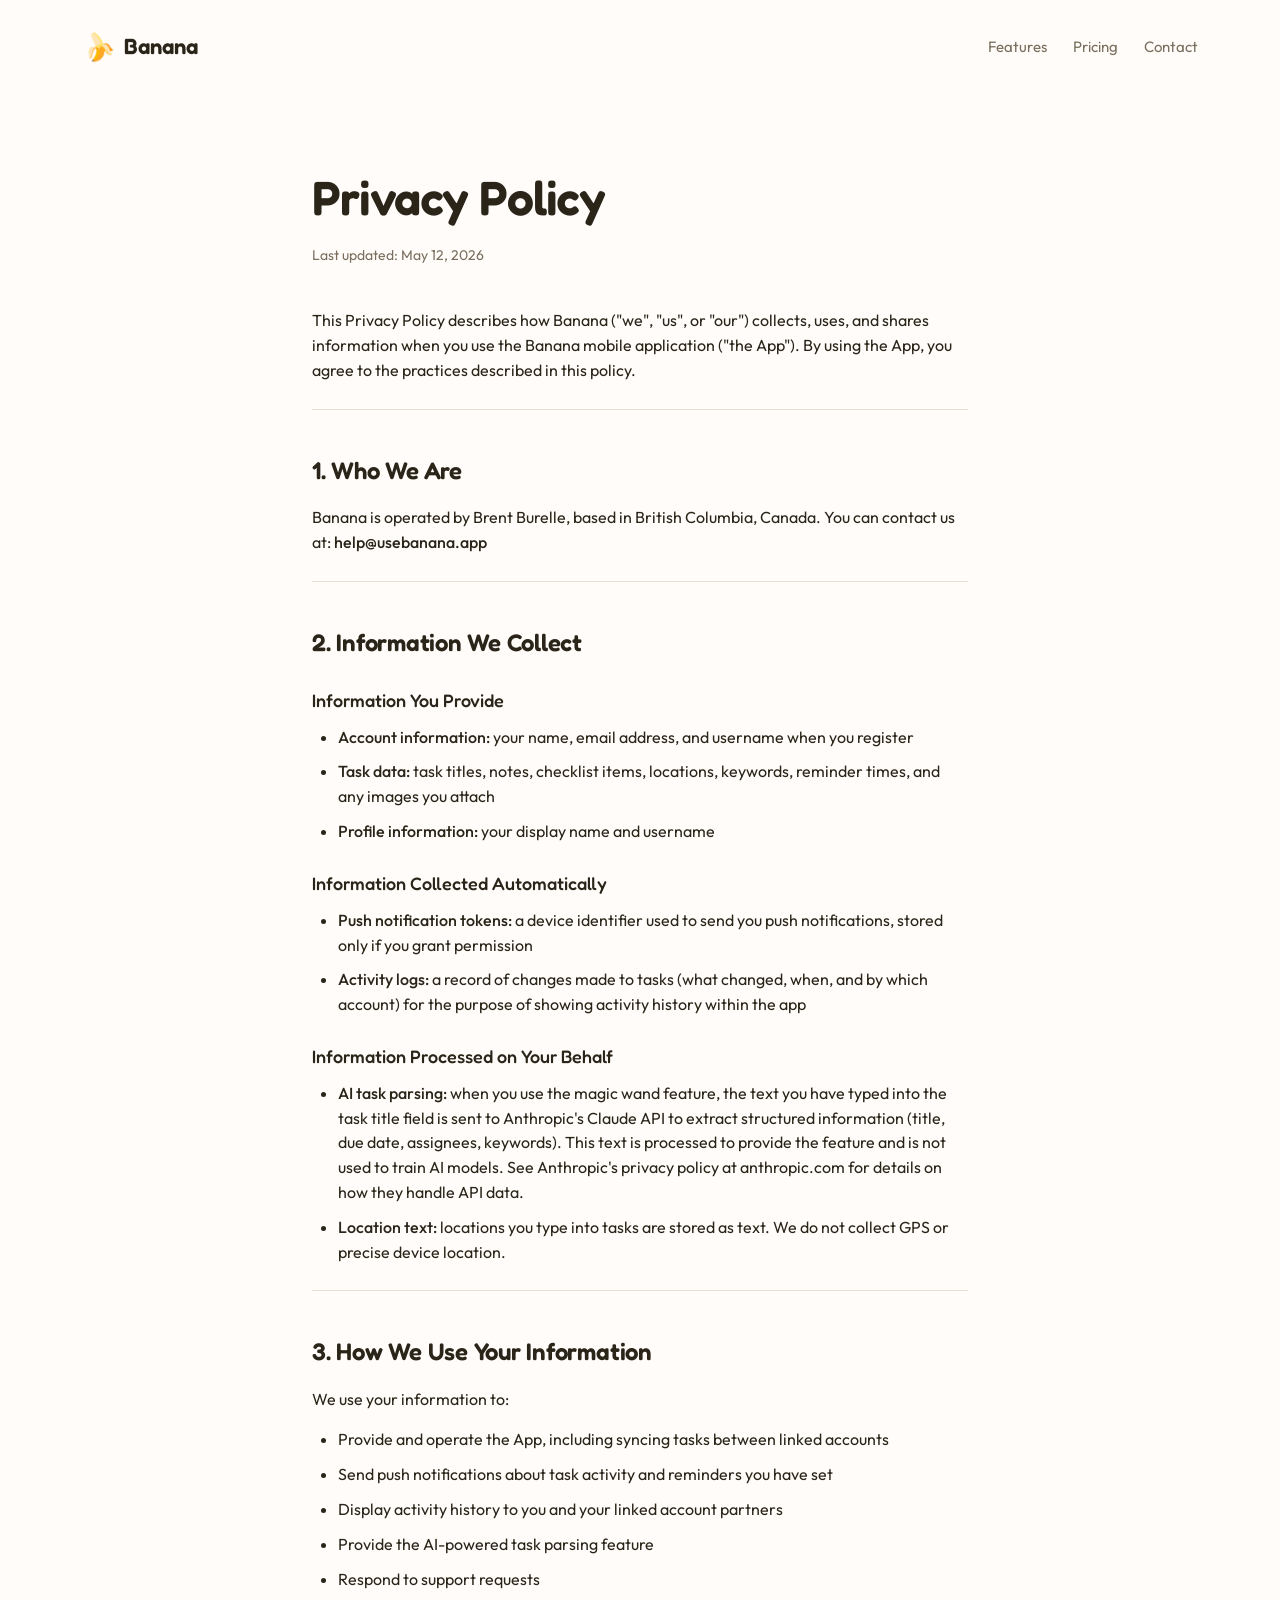
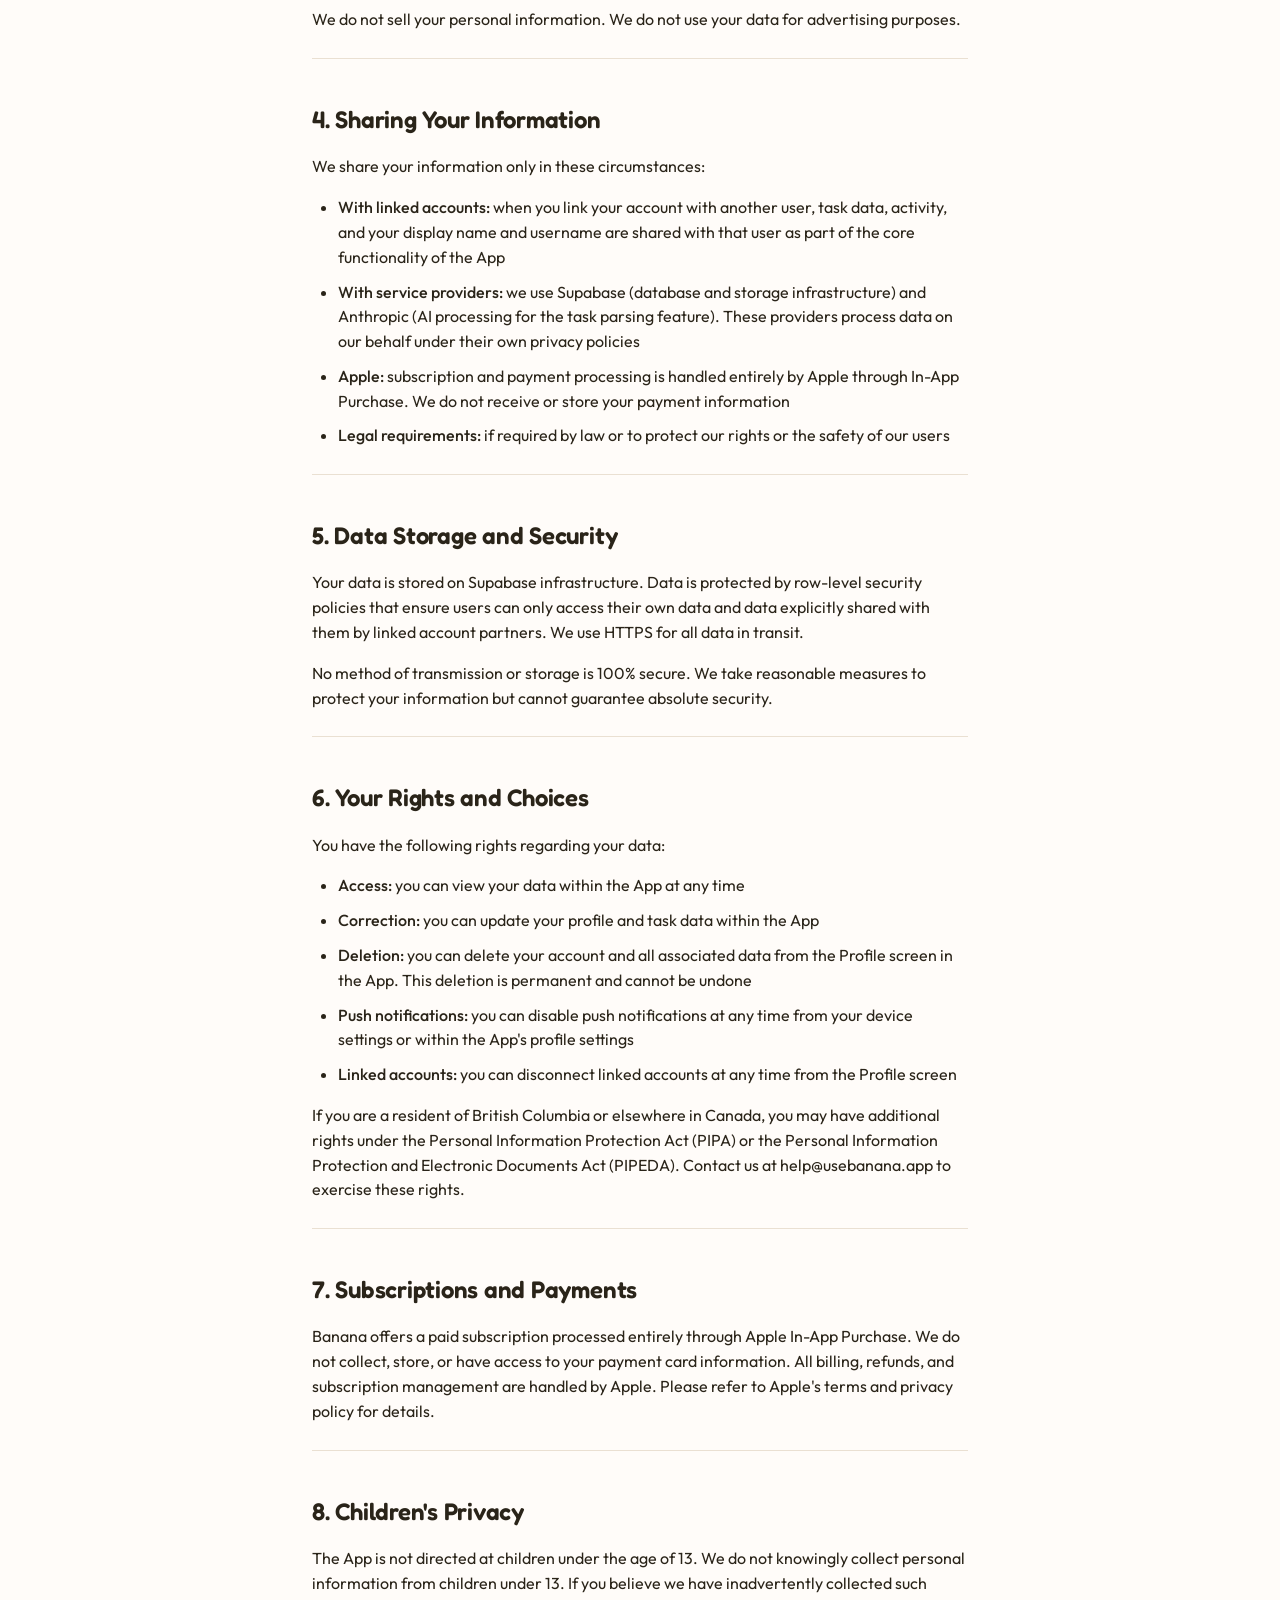
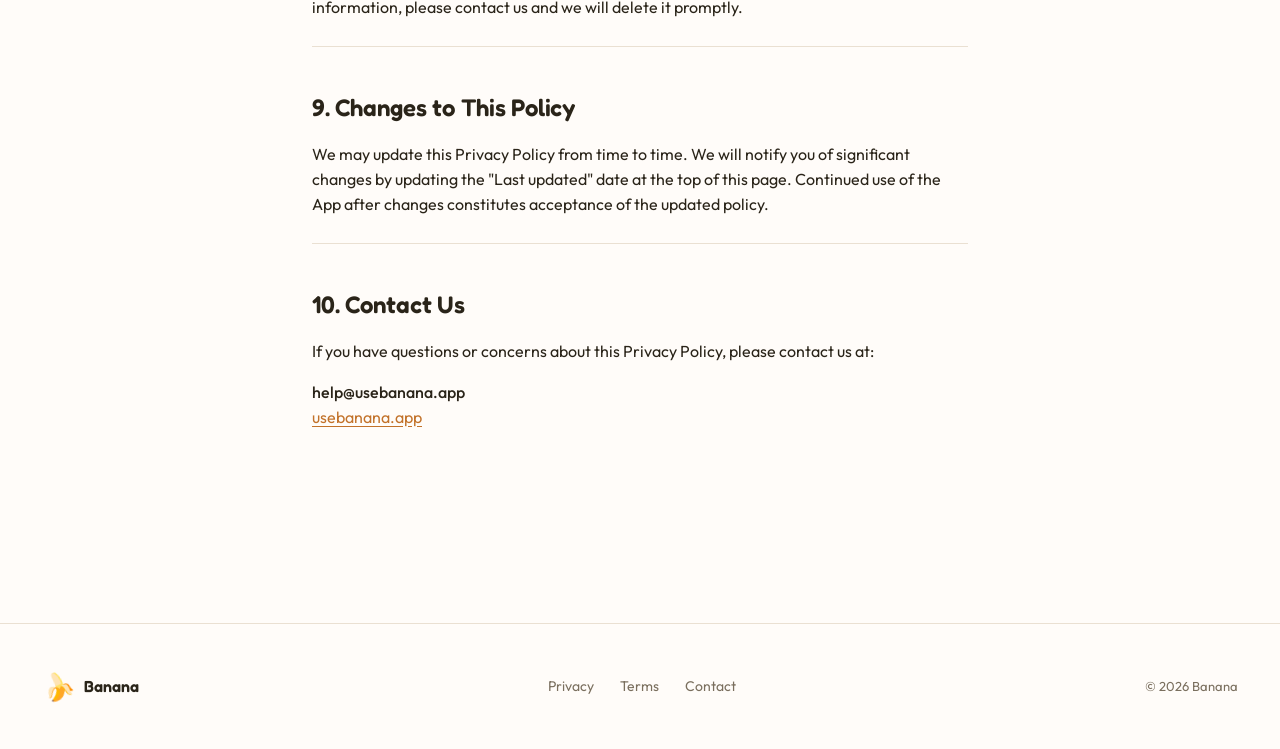
==== privacy.html @ f7786eab "Add files via upload Initial site" ====
<!DOCTYPE html>
<html lang="en">
<head>
  <meta charset="UTF-8" />
  <meta name="viewport" content="width=device-width, initial-scale=1.0" />
  <title>Privacy Policy — Banana</title>
  <meta name="description" content="Banana's privacy policy: what we collect, how we use it, and your rights." />
  <link rel="icon" href="data:image/svg+xml,%3Csvg xmlns='http://www.w3.org/2000/svg' viewBox='0 0 100 100'%3E%3Ctext y='.9em' font-size='90'%3E🍌%3C/text%3E%3C/svg%3E" />
  <link rel="preconnect" href="https://fonts.googleapis.com" />
  <link rel="preconnect" href="https://fonts.gstatic.com" crossorigin />
  <link href="https://fonts.googleapis.com/css2?family=Fredoka:wght@500;600;700&family=Outfit:wght@300;400;500;600&display=swap" rel="stylesheet" />
  <link rel="stylesheet" href="styles.css" />
</head>
<body>
  <header class="site-header">
    <a class="logo" href="/">
      <span class="logo-mark" aria-hidden="true">🍌</span>
      <span class="logo-text">Banana</span>
    </a>
    <nav class="site-nav">
      <a href="/#features">Features</a>
      <a href="/#pricing">Pricing</a>
      <a href="mailto:help@usebanana.app">Contact</a>
    </nav>
  </header>

  <main class="legal-page">
    <h1>Privacy Policy</h1>
    <div class="legal-meta">Last updated: May 12, 2026</div>

    <p>This Privacy Policy describes how Banana ("we", "us", or "our") collects, uses, and shares information when you use the Banana mobile application ("the App"). By using the App, you agree to the practices described in this policy.</p>

    <hr />

    <h2>1. Who We Are</h2>
    <p>Banana is operated by Brent Burelle, based in British Columbia, Canada. You can contact us at: <strong>help@usebanana.app</strong></p>

    <hr />

    <h2>2. Information We Collect</h2>

    <h3>Information You Provide</h3>
    <ul>
      <li><strong>Account information:</strong> your name, email address, and username when you register</li>
      <li><strong>Task data:</strong> task titles, notes, checklist items, locations, keywords, reminder times, and any images you attach</li>
      <li><strong>Profile information:</strong> your display name and username</li>
    </ul>

    <h3>Information Collected Automatically</h3>
    <ul>
      <li><strong>Push notification tokens:</strong> a device identifier used to send you push notifications, stored only if you grant permission</li>
      <li><strong>Activity logs:</strong> a record of changes made to tasks (what changed, when, and by which account) for the purpose of showing activity history within the app</li>
    </ul>

    <h3>Information Processed on Your Behalf</h3>
    <ul>
      <li><strong>AI task parsing:</strong> when you use the magic wand feature, the text you have typed into the task title field is sent to Anthropic's Claude API to extract structured information (title, due date, assignees, keywords). This text is processed to provide the feature and is not used to train AI models. See Anthropic's privacy policy at anthropic.com for details on how they handle API data.</li>
      <li><strong>Location text:</strong> locations you type into tasks are stored as text. We do not collect GPS or precise device location.</li>
    </ul>

    <hr />

    <h2>3. How We Use Your Information</h2>
    <p>We use your information to:</p>
    <ul>
      <li>Provide and operate the App, including syncing tasks between linked accounts</li>
      <li>Send push notifications about task activity and reminders you have set</li>
      <li>Display activity history to you and your linked account partners</li>
      <li>Provide the AI-powered task parsing feature</li>
      <li>Respond to support requests</li>
    </ul>
    <p>We do not sell your personal information. We do not use your data for advertising purposes.</p>

    <hr />

    <h2>4. Sharing Your Information</h2>
    <p>We share your information only in these circumstances:</p>
    <ul>
      <li><strong>With linked accounts:</strong> when you link your account with another user, task data, activity, and your display name and username are shared with that user as part of the core functionality of the App</li>
      <li><strong>With service providers:</strong> we use Supabase (database and storage infrastructure) and Anthropic (AI processing for the task parsing feature). These providers process data on our behalf under their own privacy policies</li>
      <li><strong>Apple:</strong> subscription and payment processing is handled entirely by Apple through In-App Purchase. We do not receive or store your payment information</li>
      <li><strong>Legal requirements:</strong> if required by law or to protect our rights or the safety of our users</li>
    </ul>

    <hr />

    <h2>5. Data Storage and Security</h2>
    <p>Your data is stored on Supabase infrastructure. Data is protected by row-level security policies that ensure users can only access their own data and data explicitly shared with them by linked account partners. We use HTTPS for all data in transit.</p>
    <p>No method of transmission or storage is 100% secure. We take reasonable measures to protect your information but cannot guarantee absolute security.</p>

    <hr />

    <h2>6. Your Rights and Choices</h2>
    <p>You have the following rights regarding your data:</p>
    <ul>
      <li><strong>Access:</strong> you can view your data within the App at any time</li>
      <li><strong>Correction:</strong> you can update your profile and task data within the App</li>
      <li><strong>Deletion:</strong> you can delete your account and all associated data from the Profile screen in the App. This deletion is permanent and cannot be undone</li>
      <li><strong>Push notifications:</strong> you can disable push notifications at any time from your device settings or within the App's profile settings</li>
      <li><strong>Linked accounts:</strong> you can disconnect linked accounts at any time from the Profile screen</li>
    </ul>
    <p>If you are a resident of British Columbia or elsewhere in Canada, you may have additional rights under the Personal Information Protection Act (PIPA) or the Personal Information Protection and Electronic Documents Act (PIPEDA). Contact us at help@usebanana.app to exercise these rights.</p>

    <hr />

    <h2>7. Subscriptions and Payments</h2>
    <p>Banana offers a paid subscription processed entirely through Apple In-App Purchase. We do not collect, store, or have access to your payment card information. All billing, refunds, and subscription management are handled by Apple. Please refer to Apple's terms and privacy policy for details.</p>

    <hr />

    <h2>8. Children's Privacy</h2>
    <p>The App is not directed at children under the age of 13. We do not knowingly collect personal information from children under 13. If you believe we have inadvertently collected such information, please contact us and we will delete it promptly.</p>

    <hr />

    <h2>9. Changes to This Policy</h2>
    <p>We may update this Privacy Policy from time to time. We will notify you of significant changes by updating the "Last updated" date at the top of this page. Continued use of the App after changes constitutes acceptance of the updated policy.</p>

    <hr />

    <h2>10. Contact Us</h2>
    <p>If you have questions or concerns about this Privacy Policy, please contact us at:</p>
    <p>
      <strong>help@usebanana.app</strong><br />
      <a href="https://usebanana.app">usebanana.app</a>
    </p>
  </main>

  <footer class="site-footer">
    <div class="footer-inner">
      <div class="footer-brand">
        <span class="logo-mark" aria-hidden="true">🍌</span>
        <span>Banana</span>
      </div>
      <nav class="footer-nav">
        <a href="/privacy.html">Privacy</a>
        <a href="/terms.html">Terms</a>
        <a href="mailto:help@usebanana.app">Contact</a>
      </nav>
      <div class="footer-meta">© 2026 Banana</div>
    </div>
  </footer>
</body>
</html>
---- styles.css ----
/* ============================================================
   Banana — usebanana.app
   ============================================================ */

:root {
  /* Brand colors — matched to the app */
  --bg: #FFFCF9;
  --bg-card: #F5EFE9;
  --bg-elevated: #FFFFFF;
  --accent: #F5A623;
  --accent-dark: #C2722A;
  --accent-glow: #FEF3E2;
  --text: #2A2419;
  --text-dim: #7A6F5E;
  --border: #EAE0D2;

  /* Typography */
  --font-display: 'Fredoka', system-ui, -apple-system, sans-serif;
  --font-body: 'Outfit', system-ui, -apple-system, sans-serif;

  /* Spacing — golden ratio aligned with app */
  --sp-1: 6px;
  --sp-2: 10px;
  --sp-3: 16px;
  --sp-4: 26px;
  --sp-5: 42px;
  --sp-6: 68px;
  --sp-7: 110px;

  --radius: 14px;
  --radius-lg: 22px;
  --shadow-soft: 0 1px 2px rgba(42, 36, 25, 0.04), 0 8px 24px rgba(42, 36, 25, 0.06);
  --shadow-card: 0 1px 3px rgba(42, 36, 25, 0.06), 0 12px 40px rgba(42, 36, 25, 0.08);
}

* { box-sizing: border-box; margin: 0; padding: 0; }

html { scroll-behavior: smooth; }

body {
  font-family: var(--font-body);
  color: var(--text);
  background: var(--bg);
  line-height: 1.55;
  -webkit-font-smoothing: antialiased;
  -moz-osx-font-smoothing: grayscale;
}

a { color: inherit; text-decoration: none; }

/* ============================================================
   Header
   ============================================================ */

.site-header {
  display: flex;
  align-items: center;
  justify-content: space-between;
  padding: var(--sp-4) var(--sp-5);
  max-width: 1200px;
  margin: 0 auto;
}

.logo {
  display: inline-flex;
  align-items: center;
  gap: var(--sp-2);
  font-family: var(--font-display);
  font-weight: 600;
  font-size: 22px;
}

.logo-mark {
  font-size: 26px;
  display: inline-block;
  transform: rotate(-15deg);
}

.site-nav {
  display: flex;
  gap: var(--sp-4);
}

.site-nav a {
  font-size: 15px;
  color: var(--text-dim);
  transition: color 0.15s ease;
}

.site-nav a:hover { color: var(--text); }

/* ============================================================
   Hero
   ============================================================ */

.hero {
  position: relative;
  padding: var(--sp-7) var(--sp-5) var(--sp-7);
  max-width: 1200px;
  margin: 0 auto;
  overflow: hidden;
}

.hero-inner {
  position: relative;
  z-index: 2;
  max-width: 720px;
}

.hero-title {
  font-family: var(--font-display);
  font-weight: 600;
  font-size: clamp(44px, 7vw, 84px);
  line-height: 1.02;
  letter-spacing: -0.02em;
  margin-bottom: var(--sp-4);
}

.hero-accent {
  color: var(--accent-dark);
  font-style: italic;
  font-weight: 500;
}

.hero-sub {
  font-size: clamp(17px, 1.5vw, 20px);
  color: var(--text-dim);
  max-width: 560px;
  margin-bottom: var(--sp-5);
}

.hero-cta {
  display: flex;
  align-items: center;
  gap: var(--sp-4);
  flex-wrap: wrap;
}

.hero-note {
  font-size: 14px;
  color: var(--text-dim);
}

.hero-glow {
  position: absolute;
  top: -200px;
  right: -200px;
  width: 700px;
  height: 700px;
  background: radial-gradient(circle, var(--accent-glow) 0%, transparent 70%);
  z-index: 1;
  pointer-events: none;
}

/* ============================================================
   Buttons
   ============================================================ */

.btn {
  display: inline-flex;
  align-items: center;
  padding: 14px 26px;
  border-radius: 999px;
  font-family: var(--font-body);
  font-weight: 500;
  font-size: 16px;
  transition: transform 0.15s ease, box-shadow 0.15s ease;
  cursor: pointer;
  border: none;
}

.btn-primary {
  background: var(--text);
  color: var(--bg);
  box-shadow: 0 4px 14px rgba(42, 36, 25, 0.15);
}

.btn-primary:hover {
  transform: translateY(-1px);
  box-shadow: 0 6px 20px rgba(42, 36, 25, 0.22);
}

/* ============================================================
   Sections
   ============================================================ */

.section-header {
  text-align: center;
  max-width: 700px;
  margin: 0 auto var(--sp-6);
}

.eyebrow {
  display: inline-block;
  font-size: 13px;
  text-transform: uppercase;
  letter-spacing: 0.12em;
  color: var(--accent-dark);
  font-weight: 500;
  margin-bottom: var(--sp-3);
}

.section-header h2 {
  font-family: var(--font-display);
  font-weight: 600;
  font-size: clamp(32px, 4.5vw, 52px);
  line-height: 1.1;
  letter-spacing: -0.02em;
}

/* Features */

.features {
  padding: var(--sp-7) var(--sp-5);
  max-width: 1200px;
  margin: 0 auto;
}

.feature-grid {
  display: grid;
  grid-template-columns: repeat(auto-fit, minmax(280px, 1fr));
  gap: var(--sp-4);
}

.feature-card {
  background: var(--bg-card);
  padding: var(--sp-5) var(--sp-4);
  border-radius: var(--radius-lg);
  transition: transform 0.2s ease;
}

.feature-card:hover { transform: translateY(-2px); }

.feature-icon {
  font-size: 36px;
  margin-bottom: var(--sp-3);
}

.feature-card h3 {
  font-family: var(--font-display);
  font-weight: 600;
  font-size: 20px;
  margin-bottom: var(--sp-2);
}

.feature-card p {
  color: var(--text-dim);
  font-size: 15px;
}

/* Pricing */

.pricing {
  padding: var(--sp-7) var(--sp-5);
  max-width: 1000px;
  margin: 0 auto;
}

.pricing-grid {
  display: grid;
  grid-template-columns: repeat(auto-fit, minmax(280px, 1fr));
  gap: var(--sp-4);
  max-width: 700px;
  margin: 0 auto;
}

.price-card {
  background: var(--bg-card);
  padding: var(--sp-5);
  border-radius: var(--radius-lg);
  text-align: center;
  position: relative;
}

.price-card-featured {
  background: var(--text);
  color: var(--bg);
}

.price-card-featured h3,
.price-card-featured .price-amount { color: var(--bg); }

.price-card-featured p { color: rgba(255, 252, 249, 0.7); }

.price-badge {
  position: absolute;
  top: -12px;
  left: 50%;
  transform: translateX(-50%);
  background: var(--accent);
  color: var(--text);
  font-size: 12px;
  font-weight: 500;
  padding: 4px 14px;
  border-radius: 999px;
  text-transform: uppercase;
  letter-spacing: 0.08em;
}

.price-card h3 {
  font-family: var(--font-display);
  font-weight: 600;
  font-size: 18px;
  margin-bottom: var(--sp-3);
  text-transform: uppercase;
  letter-spacing: 0.1em;
}

.price-amount {
  font-family: var(--font-display);
  font-weight: 600;
  font-size: 42px;
  margin-bottom: var(--sp-3);
}

.price-period {
  font-size: 18px;
  color: var(--text-dim);
  font-weight: 400;
}

.price-card-featured .price-period { color: rgba(255, 252, 249, 0.6); }

.price-card p {
  color: var(--text-dim);
  font-size: 15px;
}

/* Closing */

.closing {
  padding: var(--sp-7) var(--sp-5);
  text-align: center;
}

.closing-inner h2 {
  font-family: var(--font-display);
  font-weight: 600;
  font-size: clamp(28px, 4vw, 44px);
  line-height: 1.15;
  letter-spacing: -0.02em;
  margin-bottom: var(--sp-3);
}

.closing-inner p {
  color: var(--text-dim);
  font-size: 16px;
}

/* ============================================================
   Footer
   ============================================================ */

.site-footer {
  border-top: 1px solid var(--border);
  padding: var(--sp-5);
  margin-top: var(--sp-6);
}

.footer-inner {
  max-width: 1200px;
  margin: 0 auto;
  display: flex;
  justify-content: space-between;
  align-items: center;
  flex-wrap: wrap;
  gap: var(--sp-3);
}

.footer-brand {
  display: inline-flex;
  align-items: center;
  gap: var(--sp-2);
  font-family: var(--font-display);
  font-weight: 600;
}

.footer-nav {
  display: flex;
  gap: var(--sp-4);
}

.footer-nav a {
  font-size: 14px;
  color: var(--text-dim);
  transition: color 0.15s ease;
}

.footer-nav a:hover { color: var(--text); }

.footer-meta {
  font-size: 13px;
  color: var(--text-dim);
}

/* ============================================================
   Legal pages
   ============================================================ */

.legal-page {
  max-width: 740px;
  margin: 0 auto;
  padding: var(--sp-6) var(--sp-5) var(--sp-7);
}

.legal-page h1 {
  font-family: var(--font-display);
  font-weight: 600;
  font-size: clamp(32px, 5vw, 48px);
  letter-spacing: -0.02em;
  margin-bottom: var(--sp-2);
}

.legal-page .legal-meta {
  color: var(--text-dim);
  font-size: 14px;
  margin-bottom: var(--sp-5);
}

.legal-page h2 {
  font-family: var(--font-display);
  font-weight: 600;
  font-size: 24px;
  margin-top: var(--sp-5);
  margin-bottom: var(--sp-3);
  letter-spacing: -0.01em;
}

.legal-page h3 {
  font-family: var(--font-display);
  font-weight: 500;
  font-size: 18px;
  margin-top: var(--sp-4);
  margin-bottom: var(--sp-2);
}

.legal-page p {
  margin-bottom: var(--sp-3);
  color: var(--text);
}

.legal-page ul {
  margin-bottom: var(--sp-3);
  padding-left: var(--sp-4);
}

.legal-page li {
  margin-bottom: var(--sp-2);
}

.legal-page strong { font-weight: 500; }

.legal-page hr {
  border: none;
  border-top: 1px solid var(--border);
  margin: var(--sp-4) 0;
}

.legal-page a {
  color: var(--accent-dark);
  text-decoration: underline;
  text-underline-offset: 3px;
}

/* ============================================================
   Mobile
   ============================================================ */

@media (max-width: 720px) {
  .site-header { padding: var(--sp-3) var(--sp-4); }
  .site-nav { gap: var(--sp-3); }
  .site-nav a { font-size: 14px; }
  .hero { padding: var(--sp-5) var(--sp-4) var(--sp-6); }
  .features, .pricing, .closing { padding: var(--sp-6) var(--sp-4); }
  .footer-inner { flex-direction: column; text-align: center; }
}
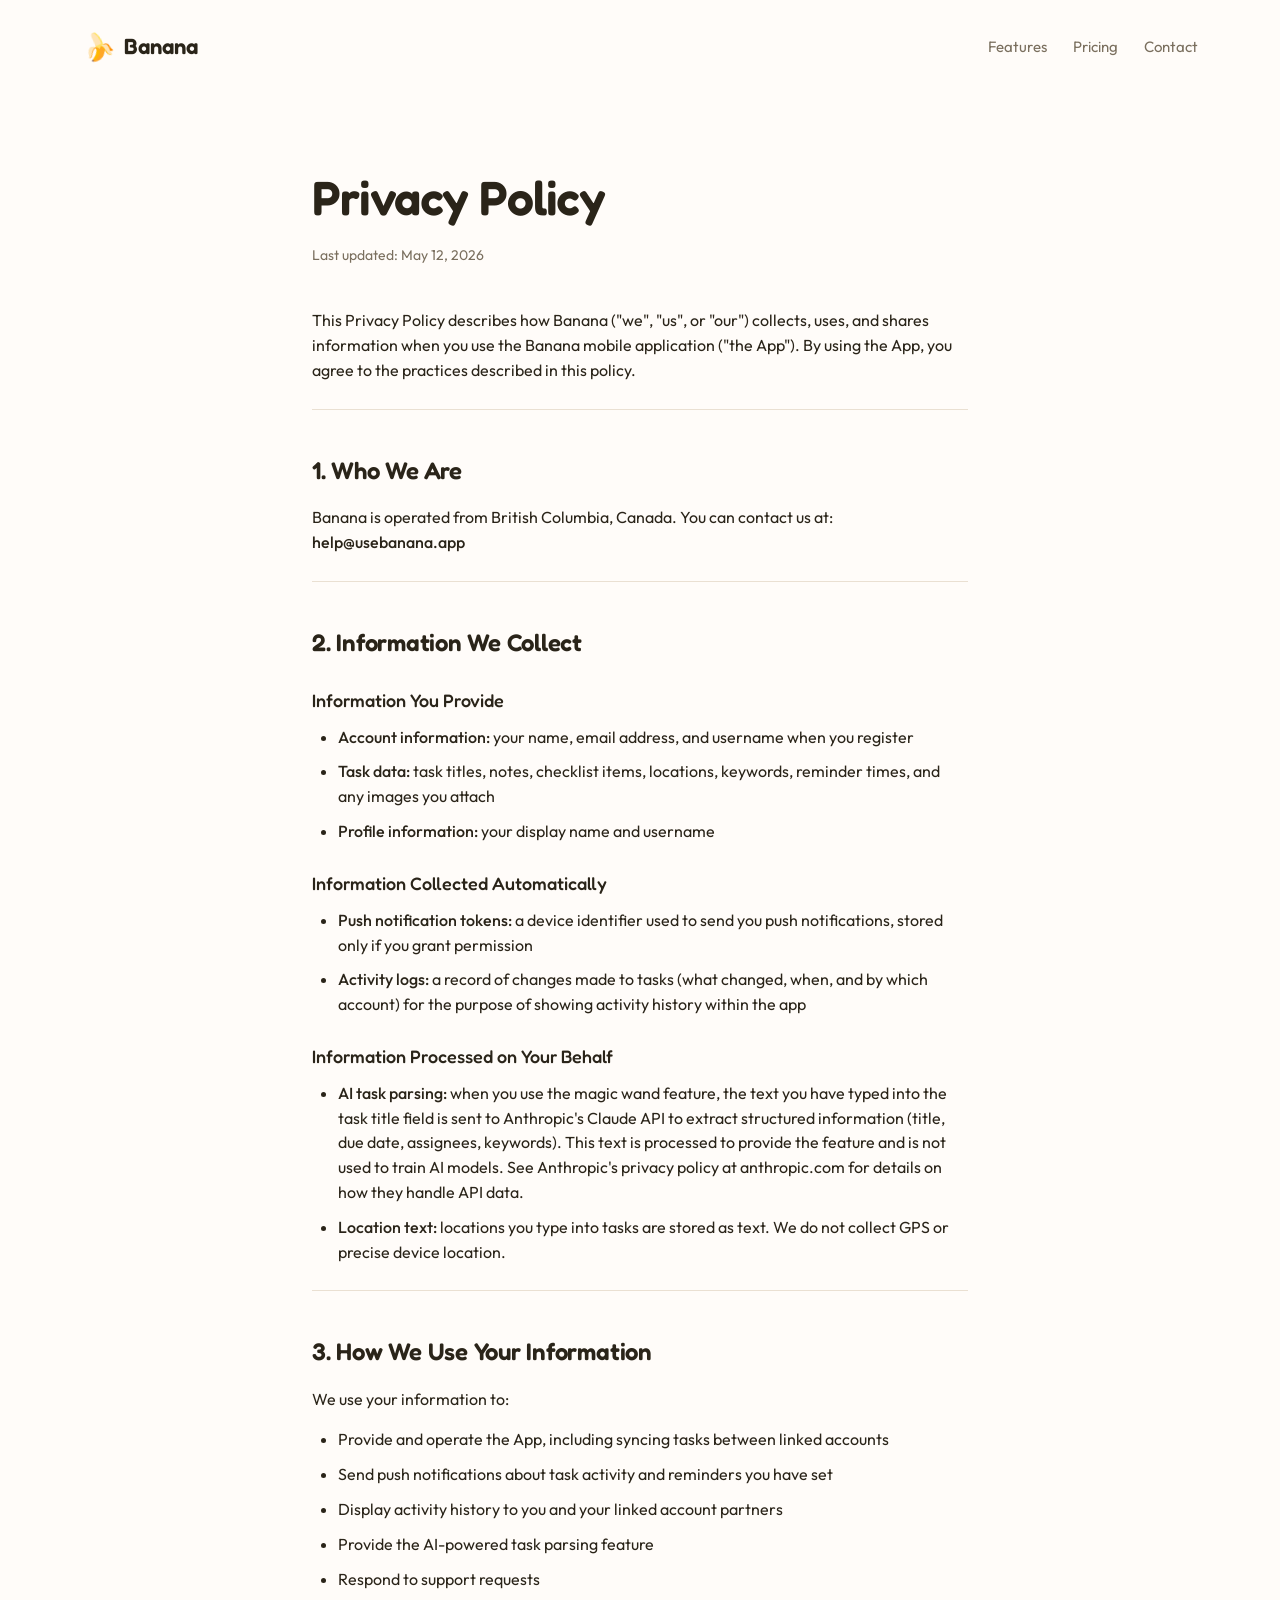
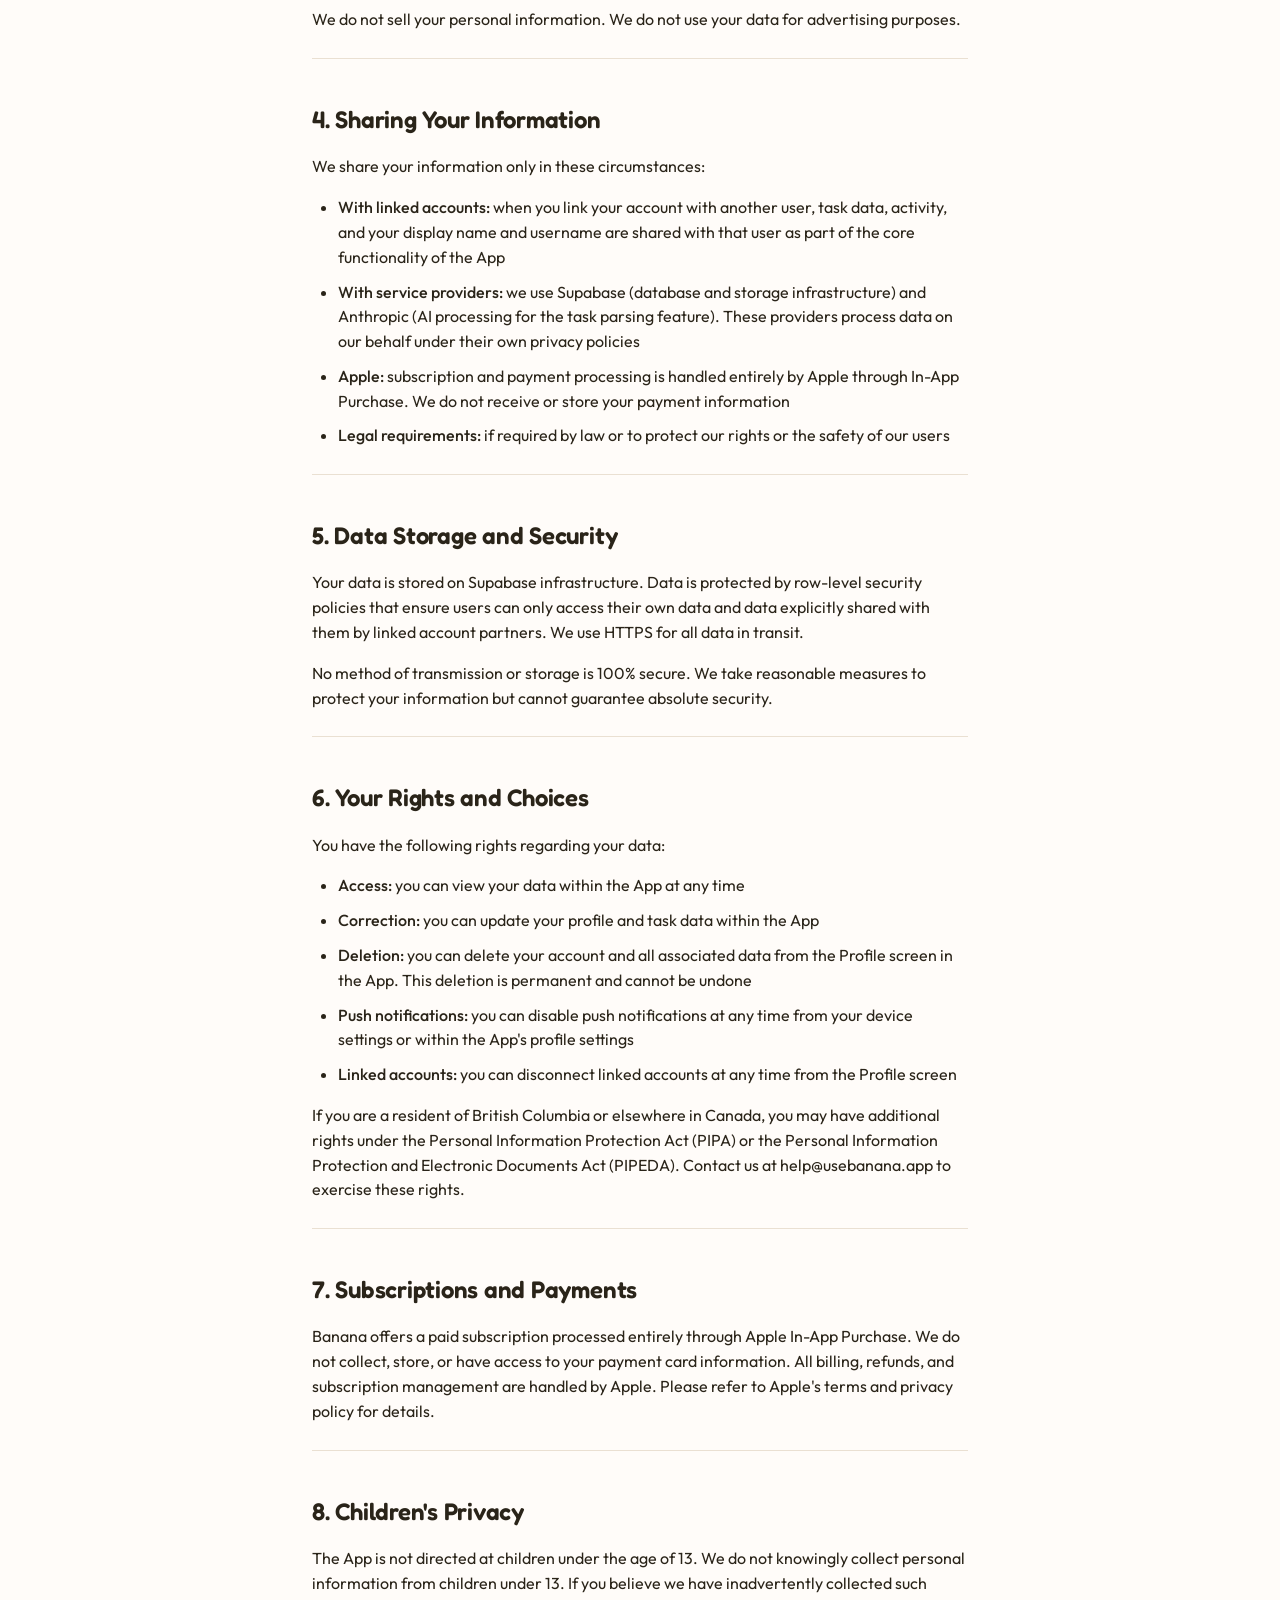
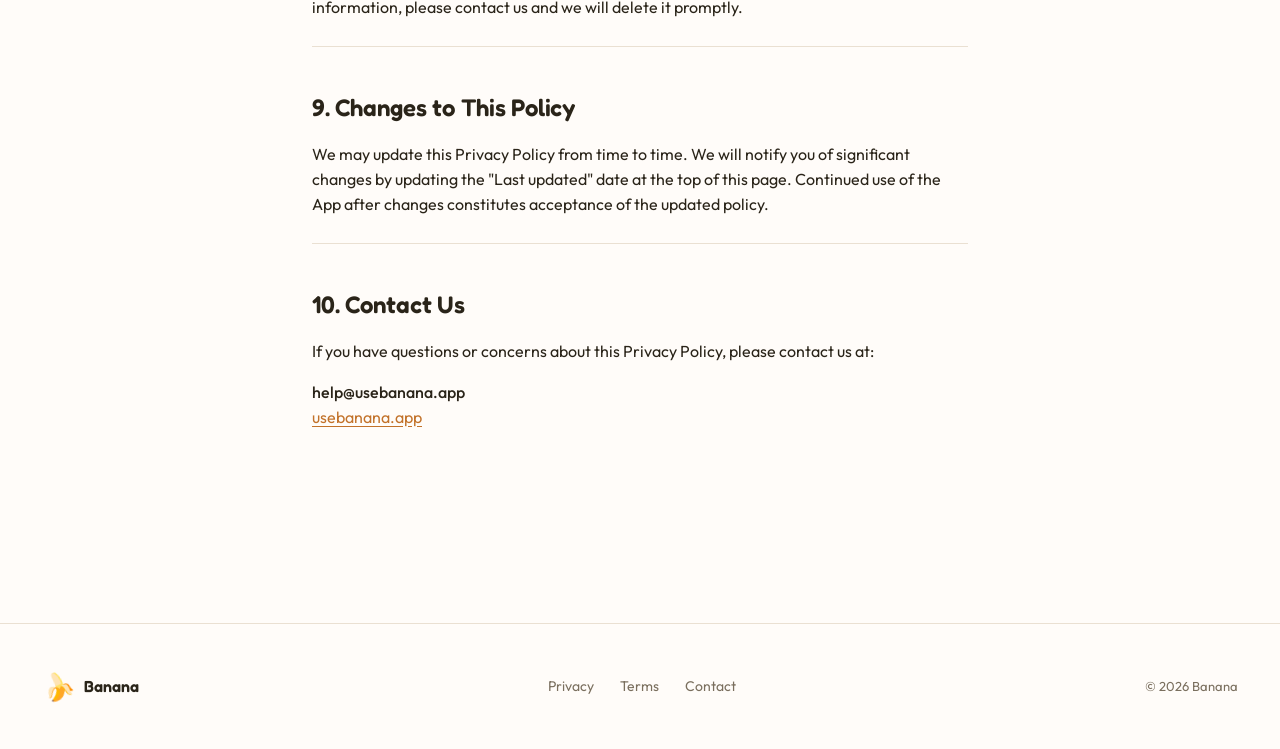
==== commit b6c651c1: "Add files via upload" ====
--- a/privacy.html
+++ b/privacy.html
@@ -33,7 +33,7 @@
     <hr />
 
     <h2>1. Who We Are</h2>
-    <p>Banana is operated by Brent Burelle, based in British Columbia, Canada. You can contact us at: <strong>help@usebanana.app</strong></p>
+    <p>Banana is operated from British Columbia, Canada. You can contact us at: <strong>help@usebanana.app</strong></p>
 
     <hr />
 
